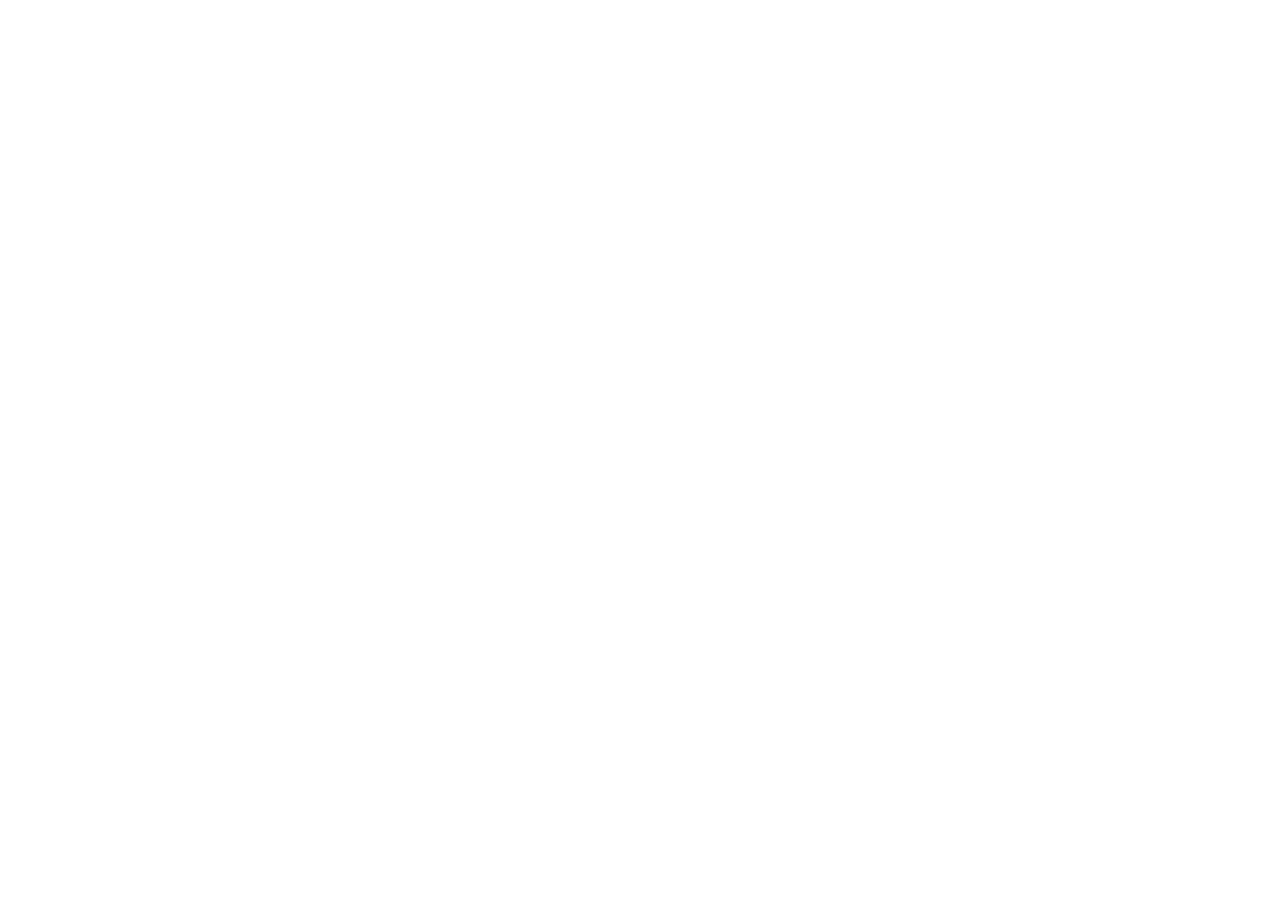
==== index.html @ aa0210eb "started writing javascript game renderer" ====
<!DOCTYPE html>
<meta http-equiv="refresh" content="0; url=https://camerondugan.com/" />
<head>
	<script src="go-game-renderer.js"></script>
</head>
<html>
	<body onload="init()">
		<canvas id="GoGame" width="500" height="500"></canvas>
	</body>
</html>
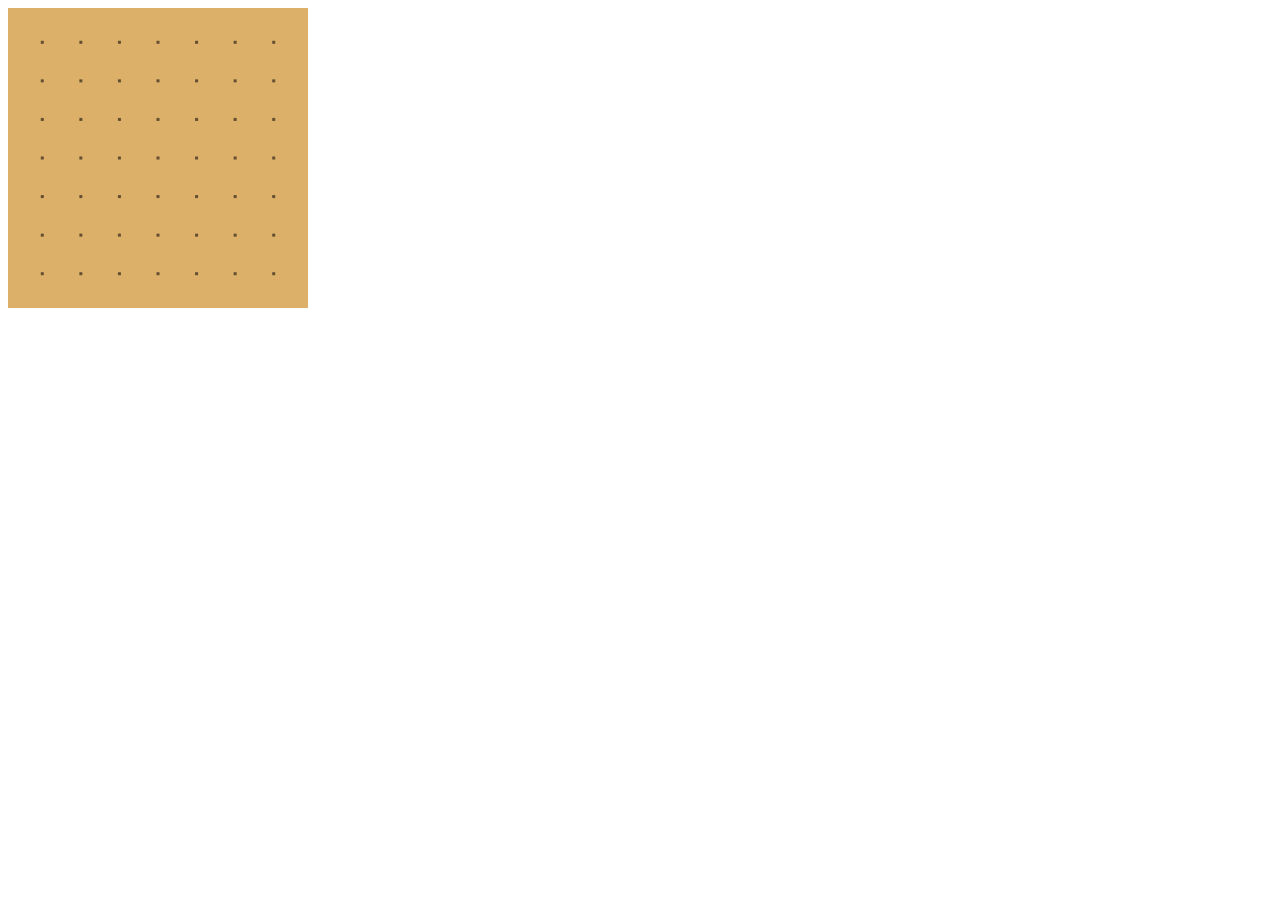
==== commit 95b1874e: "draw dynamic grid" ====
--- a/index.html
+++ b/index.html
@@ -1,10 +1,17 @@
 <!DOCTYPE html>
-<meta http-equiv="refresh" content="0; url=https://camerondugan.com/" />
+<!-- <meta http-equiv="refresh" content="0; url=https://camerondugan.com/"/> -->
+<link rel="apple-touch-icon" sizes="180x180" href="/apple-touch-icon.png">
+<link rel="icon" type="image/png" sizes="32x32" href="/favicon-32x32.png">
+<link rel="icon" type="image/png" sizes="16x16" href="/favicon-16x16.png">
+<link rel="manifest" href="/site.webmanifest">
+
 <head>
 	<script src="go-game-renderer.js"></script>
 </head>
 <html>
-	<body onload="init()">
-		<canvas id="GoGame" width="500" height="500"></canvas>
-	</body>
+
+<body onload="init()">
+	<canvas id="GoGame" width="300"></canvas>
+</body>
+
 </html>
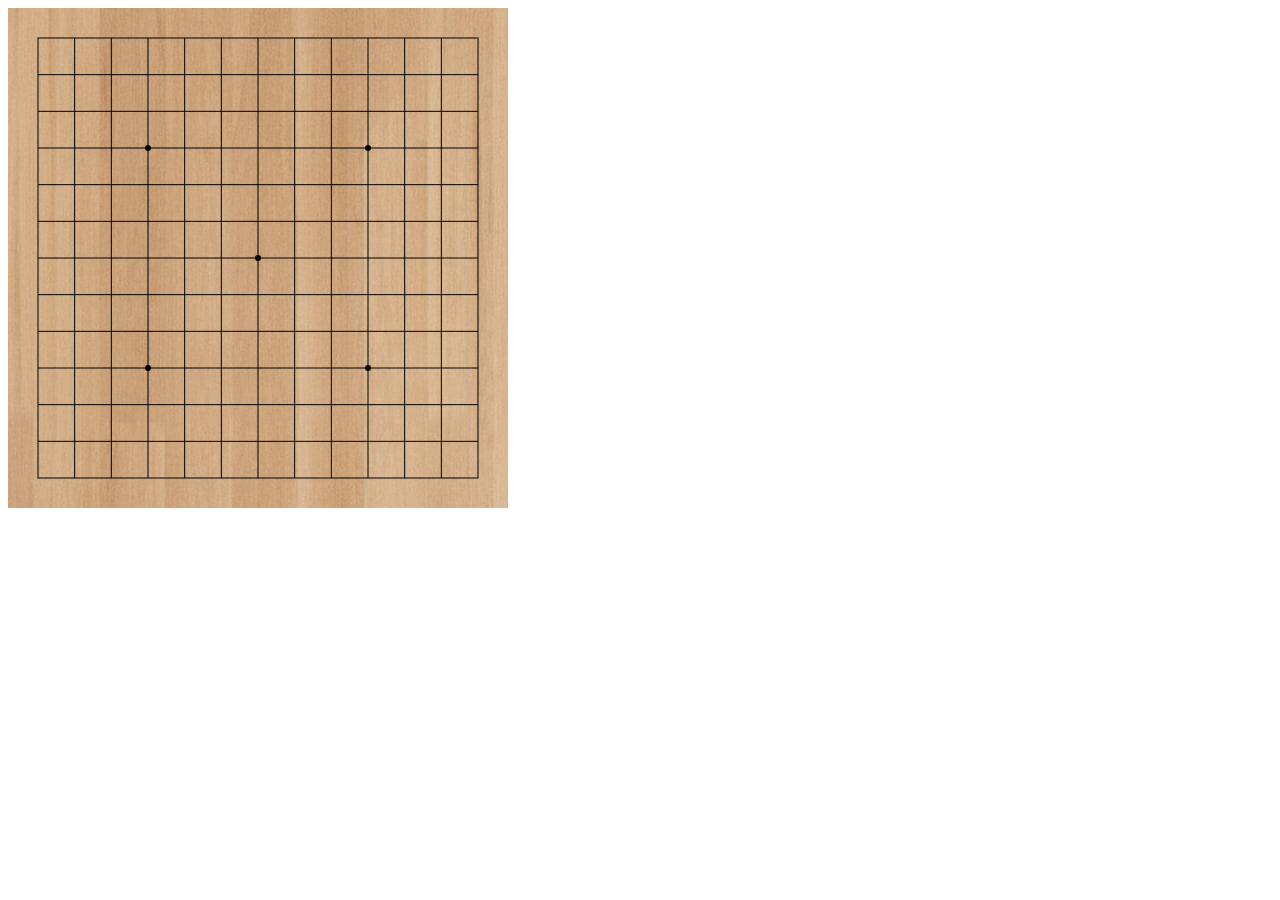
==== commit 527b95fd: "better board" ====
--- a/index.html
+++ b/index.html
@@ -11,7 +11,12 @@
 <html>
 
 <body onload="init()">
-	<canvas id="GoGame" width="300"></canvas>
+	<div style="display:none;">
+		<img id="boardBG" src="boardBG.jpg"
+		<img id="blackStone" src="pic_the_scream.jpg">
+		<img id="whiteStone" src="pic_the_scream.jpg">
+	</div>
+	<canvas id="GoGame" width="500"></canvas>
 </body>
 
 </html>
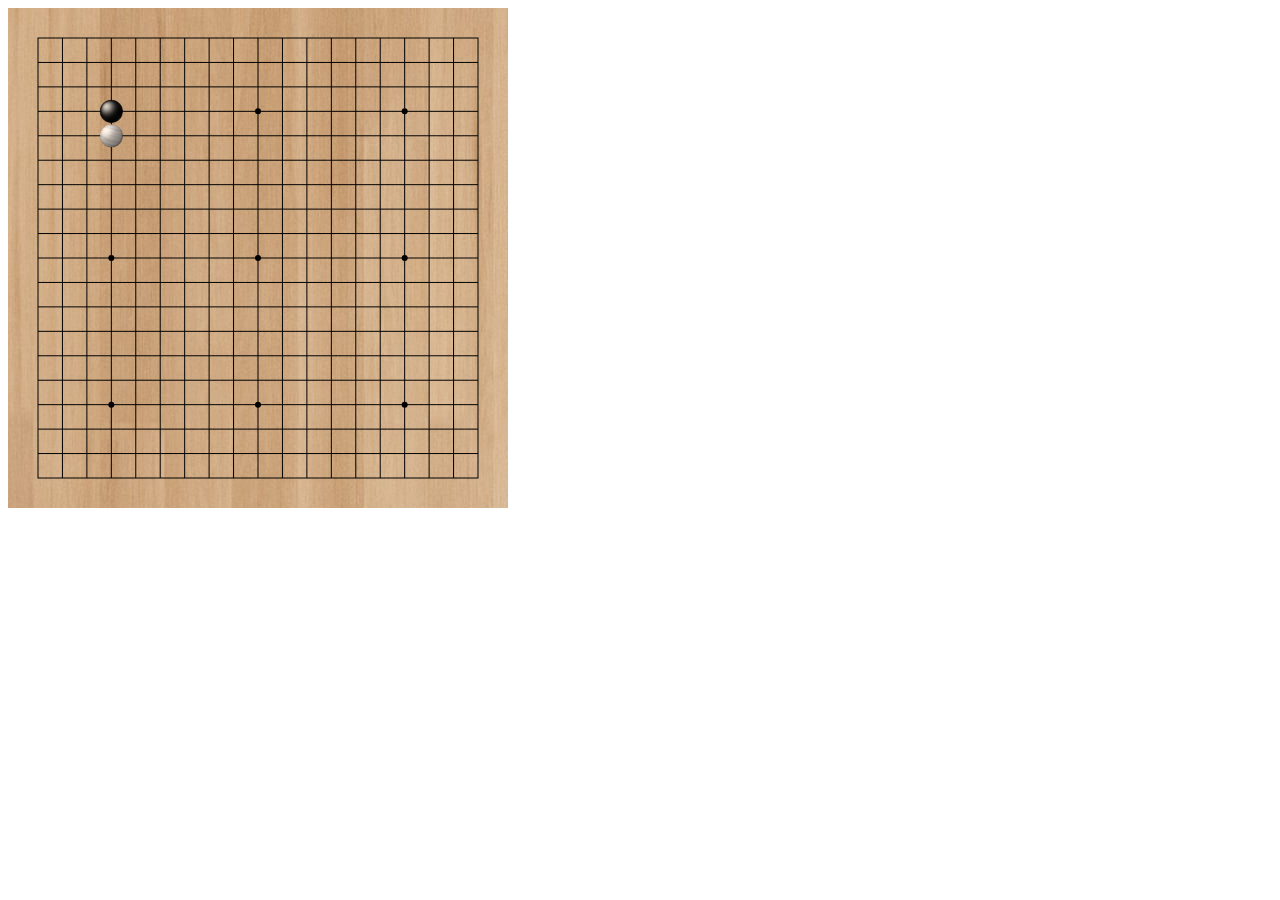
==== commit f0eefc5a: "piece placement" ====
--- a/index.html
+++ b/index.html
@@ -12,9 +12,24 @@
 
 <body onload="init()">
 	<div style="display:none;">
-		<img id="boardBG" src="boardBG.jpg"
-		<img id="blackStone" src="pic_the_scream.jpg">
-		<img id="whiteStone" src="pic_the_scream.jpg">
+		<img id="boardBG" src="assets/boardBG.jpg"
+		<img id="blackStone" src="assets/b.png">
+		<img id="whiteStone0" src="assets/w.png">
+		<img id="whiteStone1" src="assets/w1.png">
+		<img id="whiteStone2" src="assets/w2.png">
+		<img id="whiteStone3" src="assets/w3.png">
+		<img id="whiteStone4" src="assets/w4.png">
+		<img id="whiteStone5" src="assets/w5.png">
+		<img id="whiteStone6" src="assets/w6.png">
+		<img id="whiteStone7" src="assets/w7.png">
+		<img id="whiteStone8" src="assets/w8.png">
+		<img id="whiteStone9" src="assets/w9.png">
+		<img id="whiteStone10" src="assets/w10.png">
+		<img id="whiteStone11" src="assets/w11.png">
+		<img id="whiteStone12" src="assets/w12.png">
+		<img id="whiteStone13" src="assets/w13.png">
+		<img id="whiteStone14" src="assets/w14.png">
+		<img id="whiteStone15" src="assets/w15.png">
 	</div>
 	<canvas id="GoGame" width="500"></canvas>
 </body>
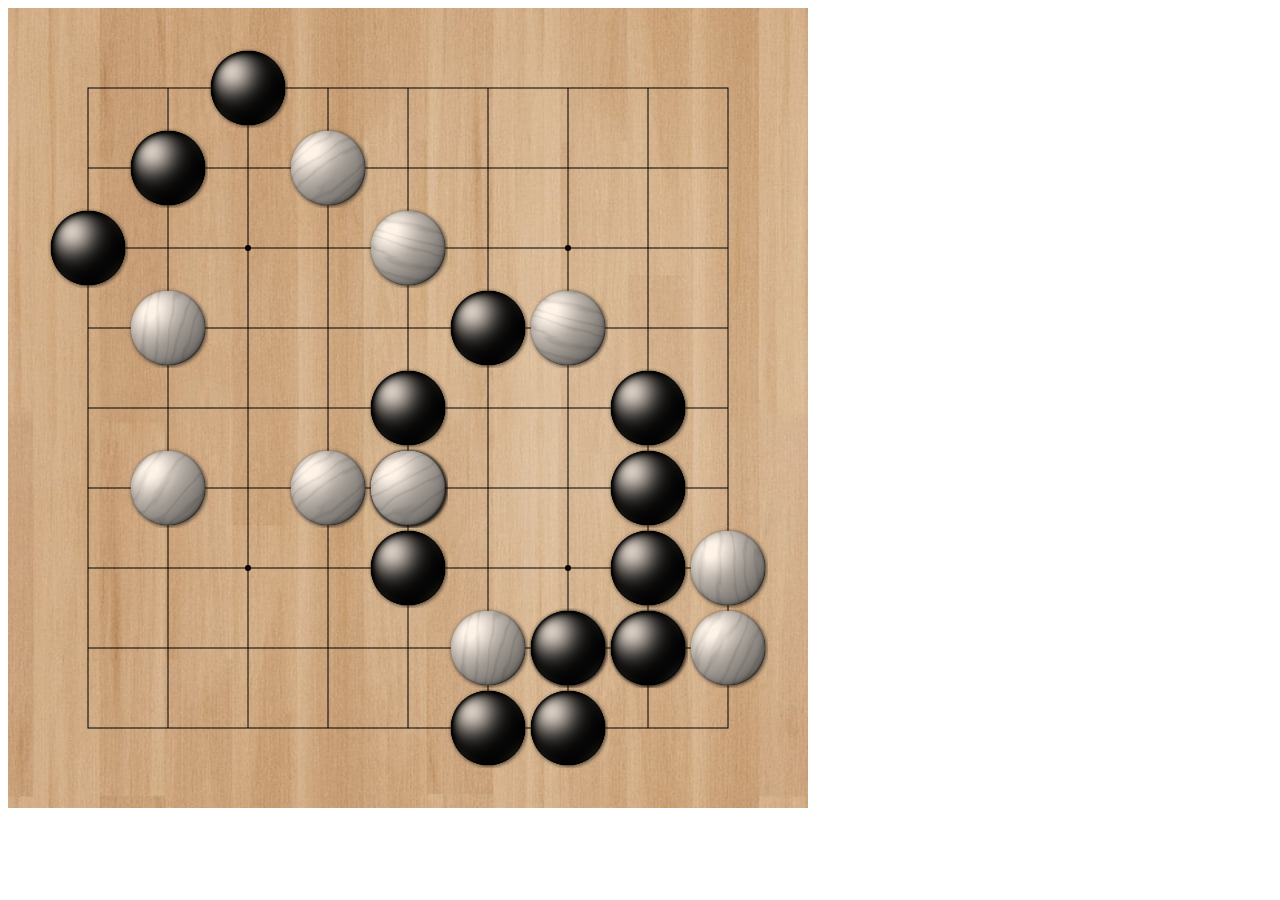
==== commit 15a05837: "added drop shadow" ====
--- a/index.html
+++ b/index.html
@@ -31,7 +31,7 @@
 		<img id="whiteStone14" src="assets/w14.png">
 		<img id="whiteStone15" src="assets/w15.png">
 	</div>
-	<canvas id="GoGame" width="500"></canvas>
+	<canvas id="GoGame" width="800" height="800"></canvas>
 </body>
 
 </html>
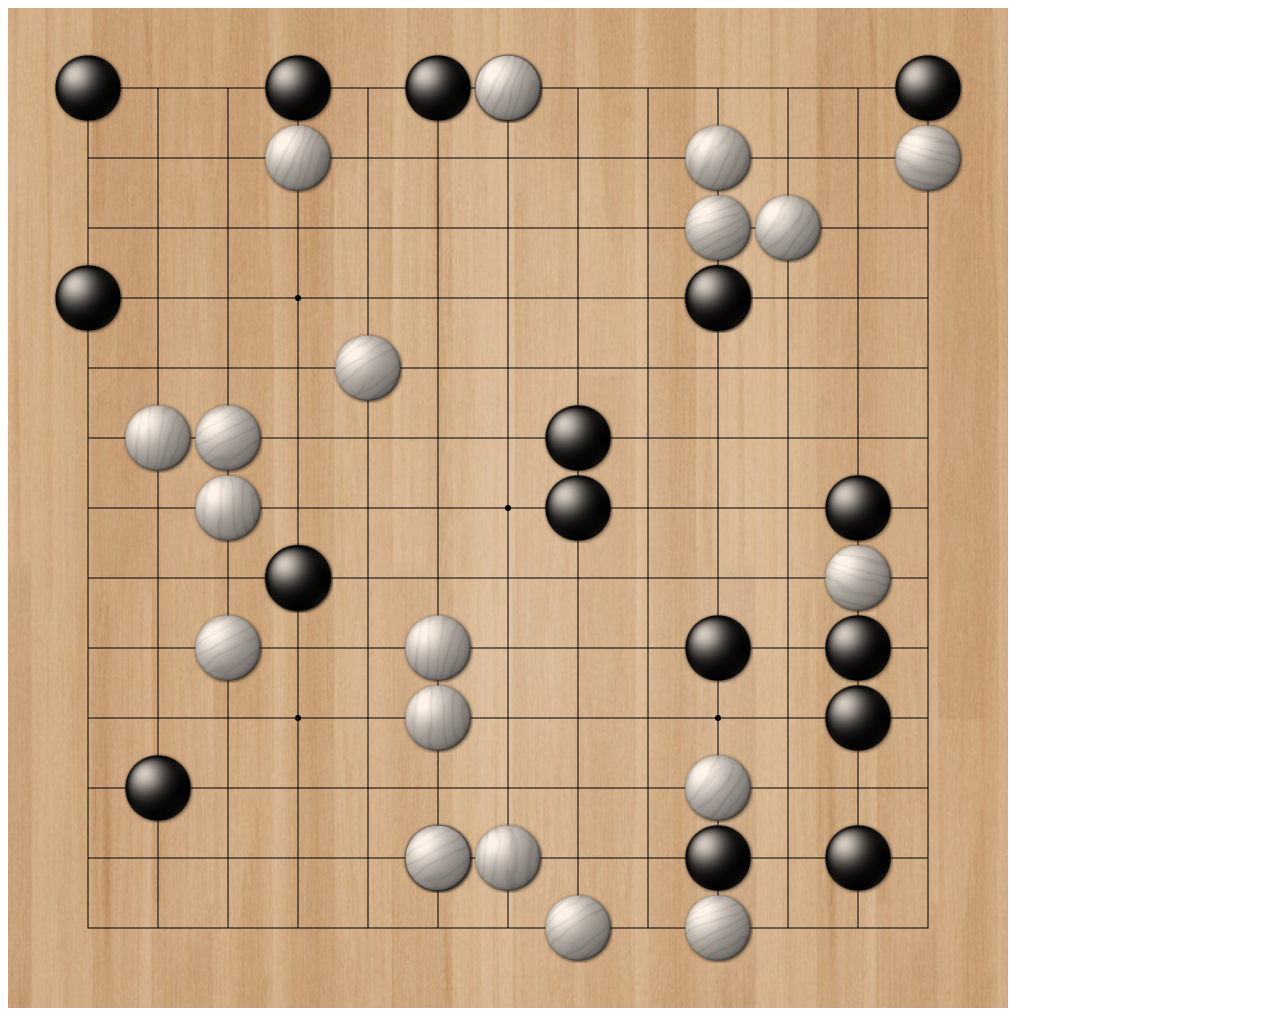
==== commit 51bd4dd1: "scaling perfected" ====
--- a/index.html
+++ b/index.html
@@ -31,7 +31,7 @@
 		<img id="whiteStone14" src="assets/w14.png">
 		<img id="whiteStone15" src="assets/w15.png">
 	</div>
-	<canvas id="GoGame" width="800" height="800"></canvas>
+	<canvas id="GoGame" style="max-width: 100%; max-height: 100%; object-fit:contain;"></canvas>
 </body>
 
 </html>
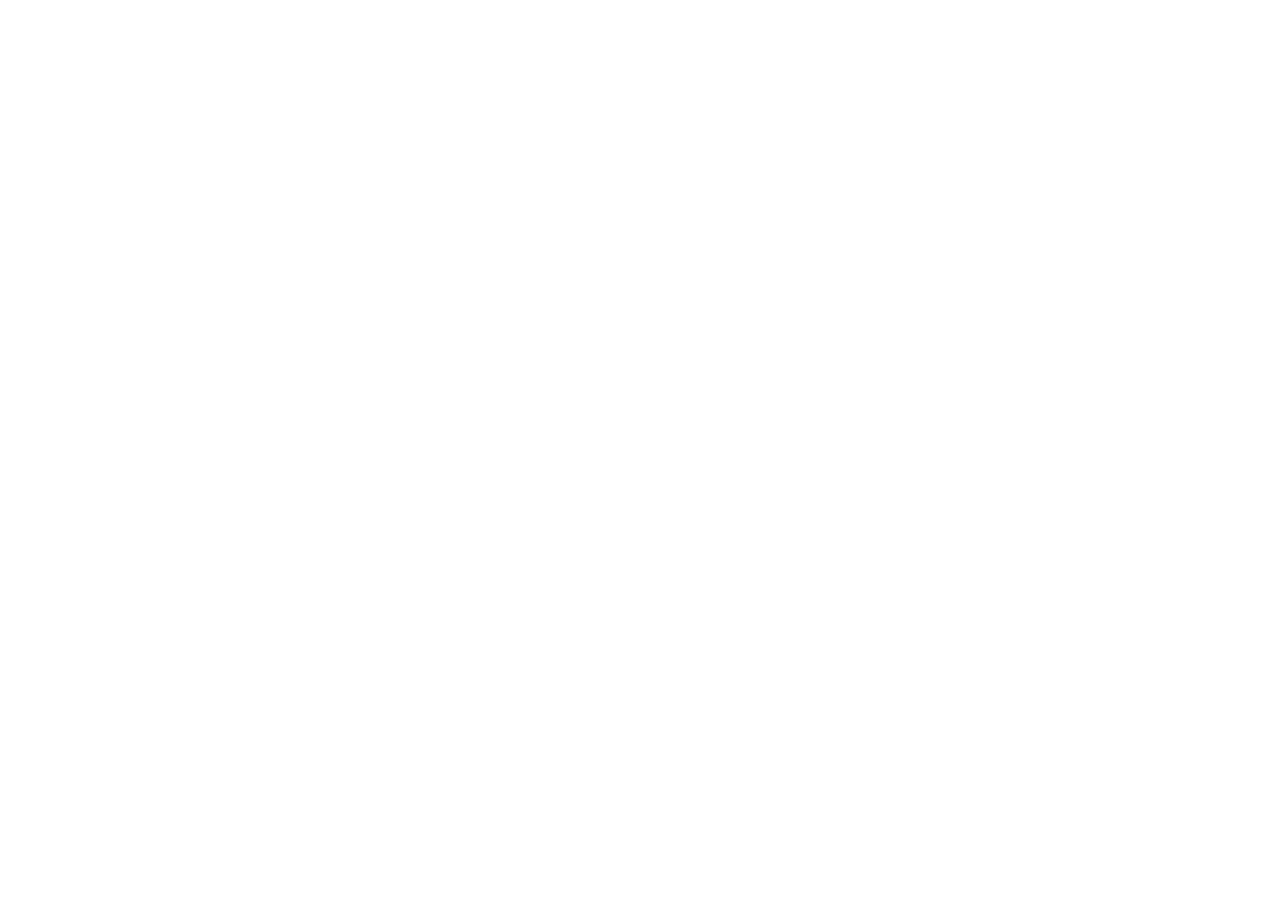
==== commit 940a2044: "htmlhintrc and html fixed" ====
--- a/index.html
+++ b/index.html
@@ -4,34 +4,35 @@
 <link rel="icon" type="image/png" sizes="32x32" href="/favicon-32x32.png">
 <link rel="icon" type="image/png" sizes="16x16" href="/favicon-16x16.png">
 <link rel="manifest" href="/site.webmanifest">
+<script src="go-game-renderer.js"></script>
 
 <head>
-	<script src="go-game-renderer.js"></script>
+	<title>NabGo.us</title>
 </head>
 <html>
 
 <body onload="init()">
 	<div style="display:none;">
-		<img id="boardBG" src="assets/boardBG.jpg"
-		<img id="blackStone" src="assets/b.png">
-		<img id="whiteStone0" src="assets/w.png">
-		<img id="whiteStone1" src="assets/w1.png">
-		<img id="whiteStone2" src="assets/w2.png">
-		<img id="whiteStone3" src="assets/w3.png">
-		<img id="whiteStone4" src="assets/w4.png">
-		<img id="whiteStone5" src="assets/w5.png">
-		<img id="whiteStone6" src="assets/w6.png">
-		<img id="whiteStone7" src="assets/w7.png">
-		<img id="whiteStone8" src="assets/w8.png">
-		<img id="whiteStone9" src="assets/w9.png">
-		<img id="whiteStone10" src="assets/w10.png">
-		<img id="whiteStone11" src="assets/w11.png">
-		<img id="whiteStone12" src="assets/w12.png">
-		<img id="whiteStone13" src="assets/w13.png">
-		<img id="whiteStone14" src="assets/w14.png">
-		<img id="whiteStone15" src="assets/w15.png">
+		<img id="board-bg" alt="board-bg" src="assets/boardBG.jpg">
+		<img id="black-stone" alt="black-stone" src="assets/b.png">
+		<img id="white-stone0" alt="white-stone0" src="assets/w.png">
+		<img id="white-stone1" alt="white-stone1" src="assets/w1.png">
+		<img id="white-stone2" alt="white-stone2" src="assets/w2.png">
+		<img id="white-stone3" alt="white-stone3" src="assets/w3.png">
+		<img id="white-stone4" alt="white-stone4" src="assets/w4.png">
+		<img id="white-stone5" alt="white-stone5" src="assets/w5.png">
+		<img id="white-stone6" alt="white-stone6" src="assets/w6.png">
+		<img id="white-stone7" alt="white-stone7" src="assets/w7.png">
+		<img id="white-stone8" alt="white-stone8" src="assets/w8.png">
+		<img id="white-stone9" alt="white-stone9" src="assets/w9.png">
+		<img id="white-stone10" alt="white-stone10" src="assets/w10.png">
+		<img id="white-stone11" alt="white-stone11" src="assets/w11.png">
+		<img id="white-stone12" alt="white-stone12" src="assets/w12.png">
+		<img id="white-stone13" alt="white-stone13" src="assets/w13.png">
+		<img id="white-stone14" alt="white-stone14" src="assets/w14.png">
+		<img id="white-stone15" alt="white-stone15" src="assets/w15.png">
 	</div>
-	<canvas id="GoGame" style="max-width: 100%; max-height: 100%; object-fit:contain;"></canvas>
+	<canvas id="go-game" style="max-width: 100%; max-height: 100%; object-fit:contain;"></canvas>
 </body>
 
 </html>
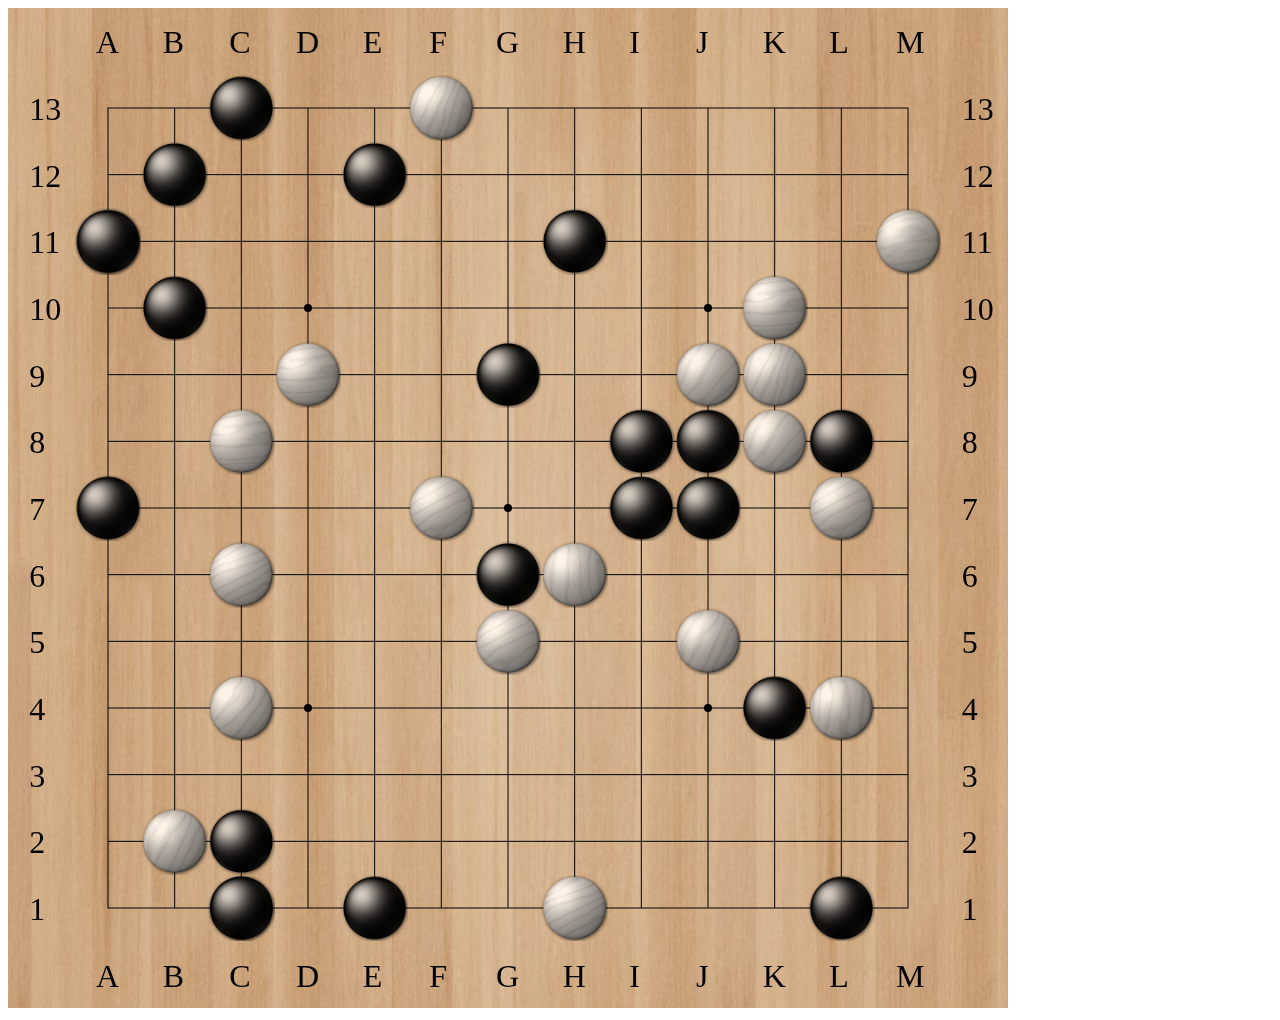
==== commit c462f8c9: "uml + index speedup + readme database list" ====
--- a/index.html
+++ b/index.html
@@ -8,6 +8,26 @@
 
 <head>
 	<title>NabGo.us</title>
+	<!-- for speed? -->
+	<link rel="preload" href="go-game-renderer.js" as="script">
+	<link rel="preload" href="assets/boardBG.jpg" as="image">
+	<link rel="preload" href="assets/b.png" as="image">
+	<link rel="preload" href="assets/w.png" as="image">
+	<link rel="preload" href="assets/w1.png" as="image">
+	<link rel="preload" href="assets/w2.png" as="image">
+	<link rel="preload" href="assets/w3.png" as="image">
+	<link rel="preload" href="assets/w4.png" as="image">
+	<link rel="preload" href="assets/w5.png" as="image">
+	<link rel="preload" href="assets/w6.png" as="image">
+	<link rel="preload" href="assets/w7.png" as="image">
+	<link rel="preload" href="assets/w8.png" as="image">
+	<link rel="preload" href="assets/w9.png" as="image">
+	<link rel="preload" href="assets/w10.png" as="image">
+	<link rel="preload" href="assets/w11.png" as="image">
+	<link rel="preload" href="assets/w12.png" as="image">
+	<link rel="preload" href="assets/w13.png" as="image">
+	<link rel="preload" href="assets/w14.png" as="image">
+	<link rel="preload" href="assets/w15.png" as="image">
 </head>
 <html>
 
